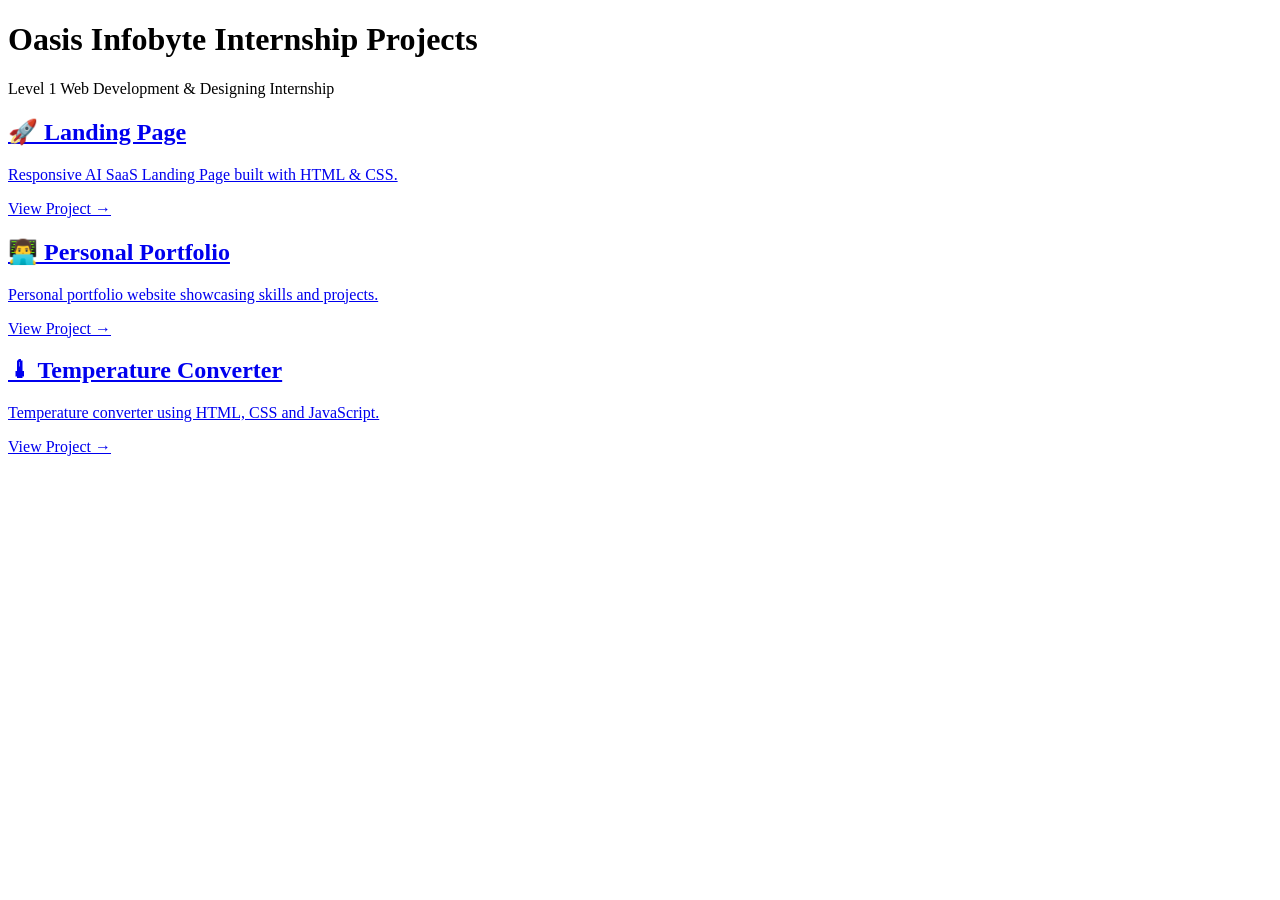
==== index.html @ b7ac67ee "Create index.html" ====
<!DOCTYPE html>
<html lang="en">

<head>

<meta charset="UTF-8">

<meta name="viewport" content="width=device-width, initial-scale=1.0">

<title>OIBSIP Projects</title>

<link rel="preconnect" href="https://fonts.googleapis.com">

<link rel="preconnect" href="https://fonts.gstatic.com" crossorigin>

<link href="https://fonts.googleapis.com/css2?family=Poppins:wght@400;600;700&family=Inter:wght@400;500&display=swap" rel="stylesheet">

<link rel="stylesheet" href="style.css">

</head>

<body>

<div class="container">

<h1>Oasis Infobyte Internship Projects</h1>

<p>
Level 1 Web Development & Designing Internship
</p>

<div class="cards">

<a href="WebDev-L1-LandingPage/" class="card">

<h2>🚀 Landing Page</h2>

<p>
Responsive AI SaaS Landing Page built with HTML & CSS.
</p>

<span>View Project →</span>

</a>

<a href="WebDev-L1-PersonalPortfolio/" class="card">

<h2>👨‍💻 Personal Portfolio</h2>

<p>
Personal portfolio website showcasing skills and projects.
</p>

<span>View Project →</span>

</a>

<a href="WebDev-L1-TemperatureConverter/" class="card">

<h2>🌡 Temperature Converter</h2>

<p>
Temperature converter using HTML, CSS and JavaScript.
</p>

<span>View Project →</span>

</a>

</div>

</div>

</body>

</html>
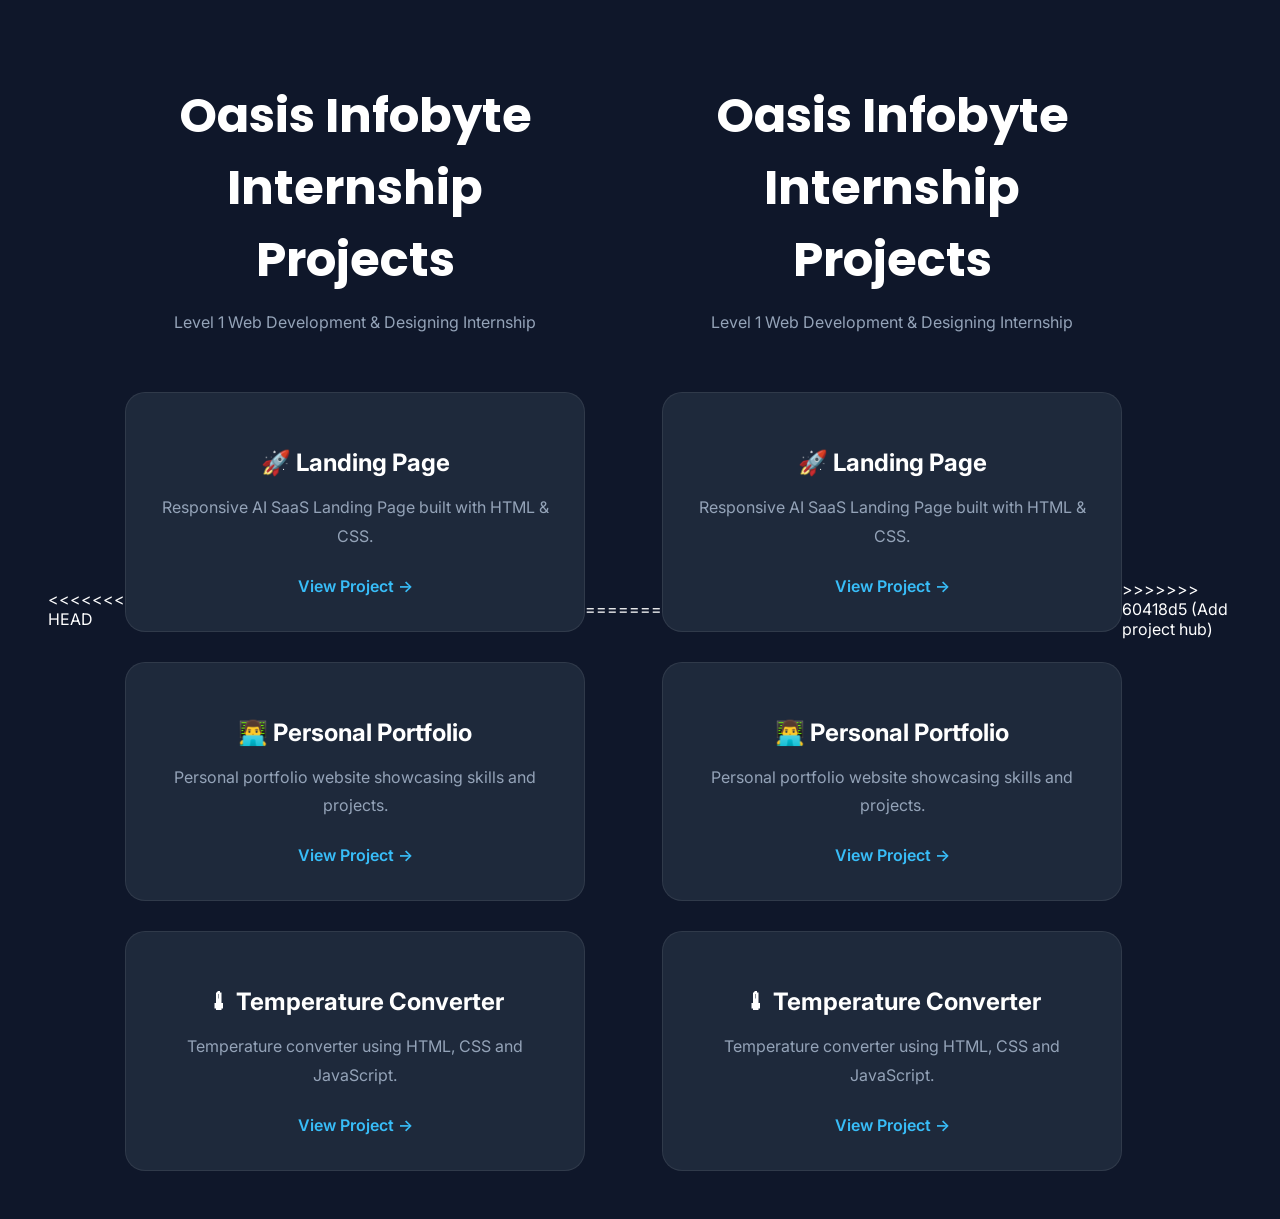
==== commit 25d3394e: "Add project hub Add project hub" ====
--- a/index.html
+++ b/index.html
@@ -1,3 +1,4 @@
+<<<<<<< HEAD
 <!DOCTYPE html>
 <html lang="en">
 
@@ -74,3 +75,81 @@
 </body>
 
 </html>
+=======
+<!DOCTYPE html>
+<html lang="en">
+
+<head>
+
+<meta charset="UTF-8">
+
+<meta name="viewport" content="width=device-width, initial-scale=1.0">
+
+<title>OIBSIP Projects</title>
+
+<link rel="preconnect" href="https://fonts.googleapis.com">
+
+<link rel="preconnect" href="https://fonts.gstatic.com" crossorigin>
+
+<link href="https://fonts.googleapis.com/css2?family=Poppins:wght@400;600;700&family=Inter:wght@400;500&display=swap" rel="stylesheet">
+
+<link rel="stylesheet" href="style.css">
+
+</head>
+
+<body>
+
+<div class="container">
+
+<h1>Oasis Infobyte Internship Projects</h1>
+
+<p>
+Level 1 Web Development & Designing Internship
+</p>
+
+<div class="cards">
+
+<a href="WebDev-L1-LandingPage/" class="card">
+
+<h2>🚀 Landing Page</h2>
+
+<p>
+Responsive AI SaaS Landing Page built with HTML & CSS.
+</p>
+
+<span>View Project →</span>
+
+</a>
+
+<a href="WebDev-L1-PersonalPortfolio/" class="card">
+
+<h2>👨‍💻 Personal Portfolio</h2>
+
+<p>
+Personal portfolio website showcasing skills and projects.
+</p>
+
+<span>View Project →</span>
+
+</a>
+
+<a href="WebDev-L1-TemperatureConverter/" class="card">
+
+<h2>🌡 Temperature Converter</h2>
+
+<p>
+Temperature converter using HTML, CSS and JavaScript.
+</p>
+
+<span>View Project →</span>
+
+</a>
+
+</div>
+
+</div>
+
+</body>
+
+</html>
+>>>>>>> 60418d5 (Add project hub)
--- a/style.css
+++ b/style.css
@@ -0,0 +1,261 @@
+<<<<<<< HEAD
+*{
+
+margin:0;
+
+padding:0;
+
+box-sizing:border-box;
+
+}
+
+body{
+
+font-family:'Inter',sans-serif;
+
+background:#0F172A;
+
+display:flex;
+
+justify-content:center;
+
+align-items:center;
+
+min-height:100vh;
+
+padding:40px;
+
+color:#fff;
+
+}
+
+.container{
+
+max-width:1100px;
+
+width:100%;
+
+text-align:center;
+
+}
+
+h1{
+
+font-family:'Poppins',sans-serif;
+
+font-size:3rem;
+
+margin-bottom:15px;
+
+}
+
+.container>p{
+
+color:#94A3B8;
+
+margin-bottom:60px;
+
+}
+
+.cards{
+
+display:grid;
+
+grid-template-columns:repeat(auto-fit,minmax(280px,1fr));
+
+gap:30px;
+
+}
+
+.card{
+
+background:#1E293B;
+
+padding:35px;
+
+border-radius:20px;
+
+text-decoration:none;
+
+color:#fff;
+
+border:1px solid rgba(255,255,255,.08);
+
+transition:.3s;
+
+}
+
+.card:hover{
+
+transform:translateY(-8px);
+
+border-color:#38BDF8;
+
+box-shadow:0 20px 40px rgba(0,0,0,.35);
+
+}
+
+.card h2{
+
+margin-bottom:15px;
+
+}
+
+.card p{
+
+color:#94A3B8;
+
+line-height:1.8;
+
+margin-bottom:25px;
+
+}
+
+.card span{
+
+color:#38BDF8;
+
+font-weight:600;
+
+}
+
+@media(max-width:768px){
+
+h1{
+
+font-size:2.2rem;
+
+}
+
+}
+=======
+*{
+
+margin:0;
+
+padding:0;
+
+box-sizing:border-box;
+
+}
+
+body{
+
+font-family:'Inter',sans-serif;
+
+background:#0F172A;
+
+display:flex;
+
+justify-content:center;
+
+align-items:center;
+
+min-height:100vh;
+
+padding:40px;
+
+color:#fff;
+
+}
+
+.container{
+
+max-width:1100px;
+
+width:100%;
+
+text-align:center;
+
+}
+
+h1{
+
+font-family:'Poppins',sans-serif;
+
+font-size:3rem;
+
+margin-bottom:15px;
+
+}
+
+.container>p{
+
+color:#94A3B8;
+
+margin-bottom:60px;
+
+}
+
+.cards{
+
+display:grid;
+
+grid-template-columns:repeat(auto-fit,minmax(280px,1fr));
+
+gap:30px;
+
+}
+
+.card{
+
+background:#1E293B;
+
+padding:35px;
+
+border-radius:20px;
+
+text-decoration:none;
+
+color:#fff;
+
+border:1px solid rgba(255,255,255,.08);
+
+transition:.3s;
+
+}
+
+.card:hover{
+
+transform:translateY(-8px);
+
+border-color:#38BDF8;
+
+box-shadow:0 20px 40px rgba(0,0,0,.35);
+
+}
+
+.card h2{
+
+margin-bottom:15px;
+
+}
+
+.card p{
+
+color:#94A3B8;
+
+line-height:1.8;
+
+margin-bottom:25px;
+
+}
+
+.card span{
+
+color:#38BDF8;
+
+font-weight:600;
+
+}
+
+@media(max-width:768px){
+
+h1{
+
+font-size:2.2rem;
+
+}
+
+}
+>>>>>>> 60418d5 (Add project hub)
--- a/style.css
+++ b/style.css
@@ -0,0 +1,261 @@
+<<<<<<< HEAD
+*{
+
+margin:0;
+
+padding:0;
+
+box-sizing:border-box;
+
+}
+
+body{
+
+font-family:'Inter',sans-serif;
+
+background:#0F172A;
+
+display:flex;
+
+justify-content:center;
+
+align-items:center;
+
+min-height:100vh;
+
+padding:40px;
+
+color:#fff;
+
+}
+
+.container{
+
+max-width:1100px;
+
+width:100%;
+
+text-align:center;
+
+}
+
+h1{
+
+font-family:'Poppins',sans-serif;
+
+font-size:3rem;
+
+margin-bottom:15px;
+
+}
+
+.container>p{
+
+color:#94A3B8;
+
+margin-bottom:60px;
+
+}
+
+.cards{
+
+display:grid;
+
+grid-template-columns:repeat(auto-fit,minmax(280px,1fr));
+
+gap:30px;
+
+}
+
+.card{
+
+background:#1E293B;
+
+padding:35px;
+
+border-radius:20px;
+
+text-decoration:none;
+
+color:#fff;
+
+border:1px solid rgba(255,255,255,.08);
+
+transition:.3s;
+
+}
+
+.card:hover{
+
+transform:translateY(-8px);
+
+border-color:#38BDF8;
+
+box-shadow:0 20px 40px rgba(0,0,0,.35);
+
+}
+
+.card h2{
+
+margin-bottom:15px;
+
+}
+
+.card p{
+
+color:#94A3B8;
+
+line-height:1.8;
+
+margin-bottom:25px;
+
+}
+
+.card span{
+
+color:#38BDF8;
+
+font-weight:600;
+
+}
+
+@media(max-width:768px){
+
+h1{
+
+font-size:2.2rem;
+
+}
+
+}
+=======
+*{
+
+margin:0;
+
+padding:0;
+
+box-sizing:border-box;
+
+}
+
+body{
+
+font-family:'Inter',sans-serif;
+
+background:#0F172A;
+
+display:flex;
+
+justify-content:center;
+
+align-items:center;
+
+min-height:100vh;
+
+padding:40px;
+
+color:#fff;
+
+}
+
+.container{
+
+max-width:1100px;
+
+width:100%;
+
+text-align:center;
+
+}
+
+h1{
+
+font-family:'Poppins',sans-serif;
+
+font-size:3rem;
+
+margin-bottom:15px;
+
+}
+
+.container>p{
+
+color:#94A3B8;
+
+margin-bottom:60px;
+
+}
+
+.cards{
+
+display:grid;
+
+grid-template-columns:repeat(auto-fit,minmax(280px,1fr));
+
+gap:30px;
+
+}
+
+.card{
+
+background:#1E293B;
+
+padding:35px;
+
+border-radius:20px;
+
+text-decoration:none;
+
+color:#fff;
+
+border:1px solid rgba(255,255,255,.08);
+
+transition:.3s;
+
+}
+
+.card:hover{
+
+transform:translateY(-8px);
+
+border-color:#38BDF8;
+
+box-shadow:0 20px 40px rgba(0,0,0,.35);
+
+}
+
+.card h2{
+
+margin-bottom:15px;
+
+}
+
+.card p{
+
+color:#94A3B8;
+
+line-height:1.8;
+
+margin-bottom:25px;
+
+}
+
+.card span{
+
+color:#38BDF8;
+
+font-weight:600;
+
+}
+
+@media(max-width:768px){
+
+h1{
+
+font-size:2.2rem;
+
+}
+
+}
+>>>>>>> 60418d5 (Add project hub)
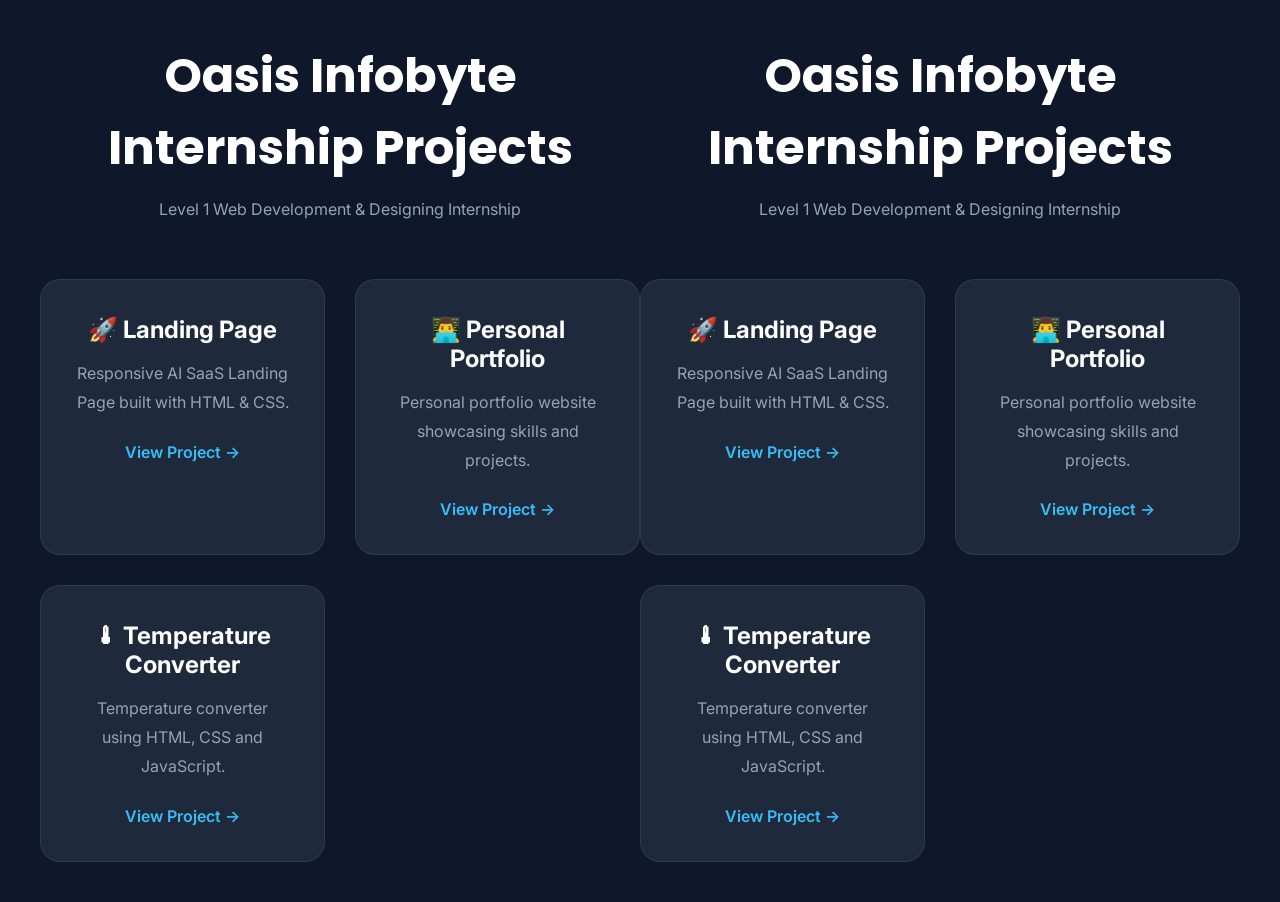
==== commit d1c543df: "Fix merge conflict markers" ====
--- a/index.html
+++ b/index.html
@@ -1,4 +1,4 @@
-<<<<<<< HEAD
+
 <!DOCTYPE html>
 <html lang="en">
 
@@ -75,81 +75,81 @@
 </body>
 
 </html>
-=======
-<!DOCTYPE html>
-<html lang="en">
-
-<head>
-
-<meta charset="UTF-8">
-
-<meta name="viewport" content="width=device-width, initial-scale=1.0">
-
-<title>OIBSIP Projects</title>
-
-<link rel="preconnect" href="https://fonts.googleapis.com">
-
-<link rel="preconnect" href="https://fonts.gstatic.com" crossorigin>
-
-<link href="https://fonts.googleapis.com/css2?family=Poppins:wght@400;600;700&family=Inter:wght@400;500&display=swap" rel="stylesheet">
-
-<link rel="stylesheet" href="style.css">
-
-</head>
-
-<body>
-
-<div class="container">
-
-<h1>Oasis Infobyte Internship Projects</h1>
-
-<p>
-Level 1 Web Development & Designing Internship
-</p>
-
-<div class="cards">
-
-<a href="WebDev-L1-LandingPage/" class="card">
-
-<h2>🚀 Landing Page</h2>
-
-<p>
-Responsive AI SaaS Landing Page built with HTML & CSS.
-</p>
-
-<span>View Project →</span>
-
-</a>
-
-<a href="WebDev-L1-PersonalPortfolio/" class="card">
-
-<h2>👨‍💻 Personal Portfolio</h2>
-
-<p>
-Personal portfolio website showcasing skills and projects.
-</p>
-
-<span>View Project →</span>
-
-</a>
-
-<a href="WebDev-L1-TemperatureConverter/" class="card">
-
-<h2>🌡 Temperature Converter</h2>
-
-<p>
-Temperature converter using HTML, CSS and JavaScript.
-</p>
-
-<span>View Project →</span>
-
-</a>
-
-</div>
-
-</div>
-
-</body>
-
+
+<!DOCTYPE html>
+<html lang="en">
+
+<head>
+
+<meta charset="UTF-8">
+
+<meta name="viewport" content="width=device-width, initial-scale=1.0">
+
+<title>OIBSIP Projects</title>
+
+<link rel="preconnect" href="https://fonts.googleapis.com">
+
+<link rel="preconnect" href="https://fonts.gstatic.com" crossorigin>
+
+<link href="https://fonts.googleapis.com/css2?family=Poppins:wght@400;600;700&family=Inter:wght@400;500&display=swap" rel="stylesheet">
+
+<link rel="stylesheet" href="style.css">
+
+</head>
+
+<body>
+
+<div class="container">
+
+<h1>Oasis Infobyte Internship Projects</h1>
+
+<p>
+Level 1 Web Development & Designing Internship
+</p>
+
+<div class="cards">
+
+<a href="WebDev-L1-LandingPage/" class="card">
+
+<h2>🚀 Landing Page</h2>
+
+<p>
+Responsive AI SaaS Landing Page built with HTML & CSS.
+</p>
+
+<span>View Project →</span>
+
+</a>
+
+<a href="WebDev-L1-PersonalPortfolio/" class="card">
+
+<h2>👨‍💻 Personal Portfolio</h2>
+
+<p>
+Personal portfolio website showcasing skills and projects.
+</p>
+
+<span>View Project →</span>
+
+</a>
+
+<a href="WebDev-L1-TemperatureConverter/" class="card">
+
+<h2>🌡 Temperature Converter</h2>
+
+<p>
+Temperature converter using HTML, CSS and JavaScript.
+</p>
+
+<span>View Project →</span>
+
+</a>
+
+</div>
+
+</div>
+
+</body>
+
 </html>
->>>>>>> 60418d5 (Add project hub)
+
--- a/style.css
+++ b/style.css
@@ -1,4 +1,4 @@
-<<<<<<< HEAD
+
 *{
 
 margin:0;
@@ -128,134 +128,133 @@
 }
 
 }
-=======
-*{
-
-margin:0;
-
-padding:0;
-
-box-sizing:border-box;
-
-}
-
-body{
-
-font-family:'Inter',sans-serif;
-
-background:#0F172A;
-
-display:flex;
-
-justify-content:center;
-
-align-items:center;
-
-min-height:100vh;
-
-padding:40px;
-
-color:#fff;
-
-}
-
-.container{
-
-max-width:1100px;
-
-width:100%;
-
-text-align:center;
-
-}
-
-h1{
-
-font-family:'Poppins',sans-serif;
-
-font-size:3rem;
-
-margin-bottom:15px;
-
-}
-
-.container>p{
-
-color:#94A3B8;
-
-margin-bottom:60px;
-
-}
-
-.cards{
-
-display:grid;
-
-grid-template-columns:repeat(auto-fit,minmax(280px,1fr));
-
-gap:30px;
-
-}
-
-.card{
-
-background:#1E293B;
-
-padding:35px;
-
-border-radius:20px;
-
-text-decoration:none;
-
-color:#fff;
-
-border:1px solid rgba(255,255,255,.08);
-
-transition:.3s;
-
-}
-
-.card:hover{
-
-transform:translateY(-8px);
-
-border-color:#38BDF8;
-
-box-shadow:0 20px 40px rgba(0,0,0,.35);
-
-}
-
-.card h2{
-
-margin-bottom:15px;
-
-}
-
-.card p{
-
-color:#94A3B8;
-
-line-height:1.8;
-
-margin-bottom:25px;
-
-}
-
-.card span{
-
-color:#38BDF8;
-
-font-weight:600;
-
-}
-
-@media(max-width:768px){
-
-h1{
-
-font-size:2.2rem;
-
-}
-
-}
->>>>>>> 60418d5 (Add project hub)
+
+*{
+
+margin:0;
+
+padding:0;
+
+box-sizing:border-box;
+
+}
+
+body{
+
+font-family:'Inter',sans-serif;
+
+background:#0F172A;
+
+display:flex;
+
+justify-content:center;
+
+align-items:center;
+
+min-height:100vh;
+
+padding:40px;
+
+color:#fff;
+
+}
+
+.container{
+
+max-width:1100px;
+
+width:100%;
+
+text-align:center;
+
+}
+
+h1{
+
+font-family:'Poppins',sans-serif;
+
+font-size:3rem;
+
+margin-bottom:15px;
+
+}
+
+.container>p{
+
+color:#94A3B8;
+
+margin-bottom:60px;
+
+}
+
+.cards{
+
+display:grid;
+
+grid-template-columns:repeat(auto-fit,minmax(280px,1fr));
+
+gap:30px;
+
+}
+
+.card{
+
+background:#1E293B;
+
+padding:35px;
+
+border-radius:20px;
+
+text-decoration:none;
+
+color:#fff;
+
+border:1px solid rgba(255,255,255,.08);
+
+transition:.3s;
+
+}
+
+.card:hover{
+
+transform:translateY(-8px);
+
+border-color:#38BDF8;
+
+box-shadow:0 20px 40px rgba(0,0,0,.35);
+
+}
+
+.card h2{
+
+margin-bottom:15px;
+
+}
+
+.card p{
+
+color:#94A3B8;
+
+line-height:1.8;
+
+margin-bottom:25px;
+
+}
+
+.card span{
+
+color:#38BDF8;
+
+font-weight:600;
+
+}
+
+@media(max-width:768px){
+
+h1{
+
+font-size:2.2rem;
+
+}
+
+}
--- a/style.css
+++ b/style.css
@@ -1,4 +1,4 @@
-<<<<<<< HEAD
+
 *{
 
 margin:0;
@@ -128,134 +128,133 @@
 }
 
 }
-=======
-*{
-
-margin:0;
-
-padding:0;
-
-box-sizing:border-box;
-
-}
-
-body{
-
-font-family:'Inter',sans-serif;
-
-background:#0F172A;
-
-display:flex;
-
-justify-content:center;
-
-align-items:center;
-
-min-height:100vh;
-
-padding:40px;
-
-color:#fff;
-
-}
-
-.container{
-
-max-width:1100px;
-
-width:100%;
-
-text-align:center;
-
-}
-
-h1{
-
-font-family:'Poppins',sans-serif;
-
-font-size:3rem;
-
-margin-bottom:15px;
-
-}
-
-.container>p{
-
-color:#94A3B8;
-
-margin-bottom:60px;
-
-}
-
-.cards{
-
-display:grid;
-
-grid-template-columns:repeat(auto-fit,minmax(280px,1fr));
-
-gap:30px;
-
-}
-
-.card{
-
-background:#1E293B;
-
-padding:35px;
-
-border-radius:20px;
-
-text-decoration:none;
-
-color:#fff;
-
-border:1px solid rgba(255,255,255,.08);
-
-transition:.3s;
-
-}
-
-.card:hover{
-
-transform:translateY(-8px);
-
-border-color:#38BDF8;
-
-box-shadow:0 20px 40px rgba(0,0,0,.35);
-
-}
-
-.card h2{
-
-margin-bottom:15px;
-
-}
-
-.card p{
-
-color:#94A3B8;
-
-line-height:1.8;
-
-margin-bottom:25px;
-
-}
-
-.card span{
-
-color:#38BDF8;
-
-font-weight:600;
-
-}
-
-@media(max-width:768px){
-
-h1{
-
-font-size:2.2rem;
-
-}
-
-}
->>>>>>> 60418d5 (Add project hub)
+
+*{
+
+margin:0;
+
+padding:0;
+
+box-sizing:border-box;
+
+}
+
+body{
+
+font-family:'Inter',sans-serif;
+
+background:#0F172A;
+
+display:flex;
+
+justify-content:center;
+
+align-items:center;
+
+min-height:100vh;
+
+padding:40px;
+
+color:#fff;
+
+}
+
+.container{
+
+max-width:1100px;
+
+width:100%;
+
+text-align:center;
+
+}
+
+h1{
+
+font-family:'Poppins',sans-serif;
+
+font-size:3rem;
+
+margin-bottom:15px;
+
+}
+
+.container>p{
+
+color:#94A3B8;
+
+margin-bottom:60px;
+
+}
+
+.cards{
+
+display:grid;
+
+grid-template-columns:repeat(auto-fit,minmax(280px,1fr));
+
+gap:30px;
+
+}
+
+.card{
+
+background:#1E293B;
+
+padding:35px;
+
+border-radius:20px;
+
+text-decoration:none;
+
+color:#fff;
+
+border:1px solid rgba(255,255,255,.08);
+
+transition:.3s;
+
+}
+
+.card:hover{
+
+transform:translateY(-8px);
+
+border-color:#38BDF8;
+
+box-shadow:0 20px 40px rgba(0,0,0,.35);
+
+}
+
+.card h2{
+
+margin-bottom:15px;
+
+}
+
+.card p{
+
+color:#94A3B8;
+
+line-height:1.8;
+
+margin-bottom:25px;
+
+}
+
+.card span{
+
+color:#38BDF8;
+
+font-weight:600;
+
+}
+
+@media(max-width:768px){
+
+h1{
+
+font-size:2.2rem;
+
+}
+
+}
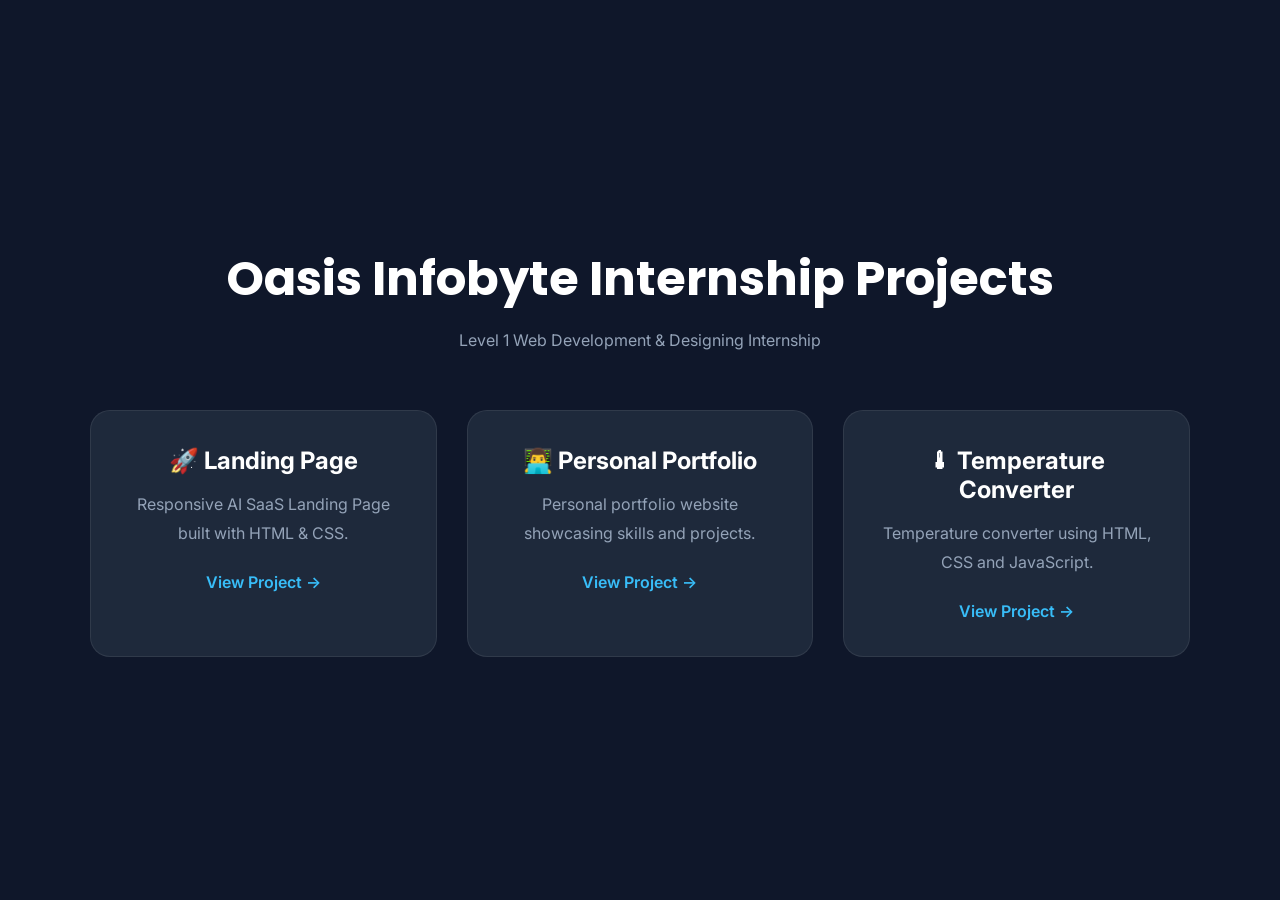
==== commit c565c9dd: "Fix duplicate project hub" ====
--- a/index.html
+++ b/index.html
@@ -76,80 +76,3 @@
 
 </html>
 
-<!DOCTYPE html>
-<html lang="en">
-
-<head>
-
-<meta charset="UTF-8">
-
-<meta name="viewport" content="width=device-width, initial-scale=1.0">
-
-<title>OIBSIP Projects</title>
-
-<link rel="preconnect" href="https://fonts.googleapis.com">
-
-<link rel="preconnect" href="https://fonts.gstatic.com" crossorigin>
-
-<link href="https://fonts.googleapis.com/css2?family=Poppins:wght@400;600;700&family=Inter:wght@400;500&display=swap" rel="stylesheet">
-
-<link rel="stylesheet" href="style.css">
-
-</head>
-
-<body>
-
-<div class="container">
-
-<h1>Oasis Infobyte Internship Projects</h1>
-
-<p>
-Level 1 Web Development & Designing Internship
-</p>
-
-<div class="cards">
-
-<a href="WebDev-L1-LandingPage/" class="card">
-
-<h2>🚀 Landing Page</h2>
-
-<p>
-Responsive AI SaaS Landing Page built with HTML & CSS.
-</p>
-
-<span>View Project →</span>
-
-</a>
-
-<a href="WebDev-L1-PersonalPortfolio/" class="card">
-
-<h2>👨‍💻 Personal Portfolio</h2>
-
-<p>
-Personal portfolio website showcasing skills and projects.
-</p>
-
-<span>View Project →</span>
-
-</a>
-
-<a href="WebDev-L1-TemperatureConverter/" class="card">
-
-<h2>🌡 Temperature Converter</h2>
-
-<p>
-Temperature converter using HTML, CSS and JavaScript.
-</p>
-
-<span>View Project →</span>
-
-</a>
-
-</div>
-
-</div>
-
-</body>
-
-</html>
-
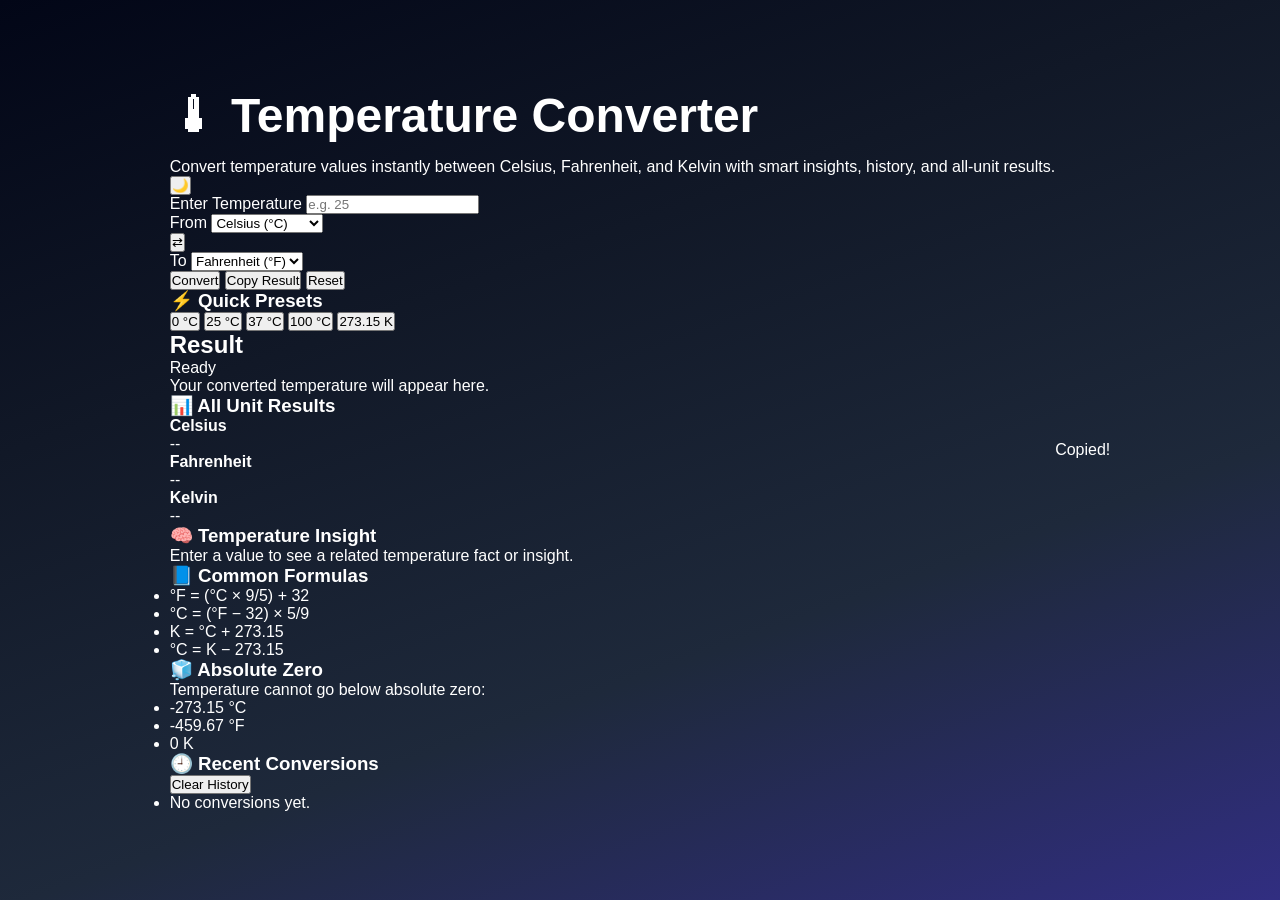
==== commit b4bcdcfc: "Update personal portfolio and temperature converter" ====
--- a/index.html
+++ b/index.html
@@ -1,78 +1,144 @@
-
 <!DOCTYPE html>
 <html lang="en">
-
 <head>
-
-<meta charset="UTF-8">
-
-<meta name="viewport" content="width=device-width, initial-scale=1.0">
-
-<title>OIBSIP Projects</title>
-
-<link rel="preconnect" href="https://fonts.googleapis.com">
-
-<link rel="preconnect" href="https://fonts.gstatic.com" crossorigin>
-
-<link href="https://fonts.googleapis.com/css2?family=Poppins:wght@400;600;700&family=Inter:wght@400;500&display=swap" rel="stylesheet">
-
-<link rel="stylesheet" href="style.css">
-
+  <meta charset="UTF-8" />
+  <meta name="viewport" content="width=device-width, initial-scale=1.0" />
+  <title>Advanced Temperature Converter | Israt Jahan Ipti</title>
+  <link rel="stylesheet" href="style.css" />
 </head>
-
 <body>
 
-<div class="container">
+  <div class="page-wrapper">
+    <div class="converter-card">
 
-<h1>Oasis Infobyte Internship Projects</h1>
+      <div class="top-bar">
+        <div class="header">
+          <h1>🌡 Temperature Converter</h1>
+          <p>
+            Convert temperature values instantly between Celsius, Fahrenheit, and Kelvin
+            with smart insights, history, and all-unit results.
+          </p>
+        </div>
 
-<p>
-Level 1 Web Development & Designing Internship
-</p>
+        <button id="themeToggle" class="theme-toggle">🌙</button>
+      </div>
 
-<div class="cards">
+      <div class="converter-form">
+        <div class="input-group">
+          <label for="temperature">Enter Temperature</label>
+          <input type="number" id="temperature" placeholder="e.g. 25" />
+        </div>
 
-<a href="WebDev-L1-LandingPage/" class="card">
+        <div class="unit-row">
+          <div class="input-group">
+            <label for="fromUnit">From</label>
+            <select id="fromUnit">
+              <option value="celsius">Celsius (°C)</option>
+              <option value="fahrenheit">Fahrenheit (°F)</option>
+              <option value="kelvin">Kelvin (K)</option>
+            </select>
+          </div>
 
-<h2>🚀 Landing Page</h2>
+          <button id="swapBtn" class="swap-btn" title="Swap Units">⇄</button>
 
-<p>
-Responsive AI SaaS Landing Page built with HTML & CSS.
-</p>
+          <div class="input-group">
+            <label for="toUnit">To</label>
+            <select id="toUnit">
+              <option value="fahrenheit">Fahrenheit (°F)</option>
+              <option value="celsius">Celsius (°C)</option>
+              <option value="kelvin">Kelvin (K)</option>
+            </select>
+          </div>
+        </div>
 
-<span>View Project →</span>
+        <div class="button-row">
+          <button id="convertBtn" class="convert-btn">Convert</button>
+          <button id="copyBtn" class="copy-btn">Copy Result</button>
+          <button id="resetBtn" class="reset-btn">Reset</button>
+        </div>
 
-</a>
+        <p id="errorMessage" class="error-message"></p>
+      </div>
 
-<a href="WebDev-L1-PersonalPortfolio/" class="card">
+      <div class="preset-section">
+        <h3>⚡ Quick Presets</h3>
+        <div class="preset-buttons">
+          <button class="preset-btn" data-value="0" data-unit="celsius">0 °C</button>
+          <button class="preset-btn" data-value="25" data-unit="celsius">25 °C</button>
+          <button class="preset-btn" data-value="37" data-unit="celsius">37 °C</button>
+          <button class="preset-btn" data-value="100" data-unit="celsius">100 °C</button>
+          <button class="preset-btn" data-value="273.15" data-unit="kelvin">273.15 K</button>
+        </div>
+      </div>
 
-<h2>👨‍💻 Personal Portfolio</h2>
+      <div class="result-box" id="resultBox">
+        <div class="result-header">
+          <h2>Result</h2>
+          <span id="resultBadge" class="result-badge">Ready</span>
+        </div>
+        <p id="resultText">Your converted temperature will appear here.</p>
+      </div>
 
-<p>
-Personal portfolio website showcasing skills and projects.
-</p>
+      <div class="all-results-section">
+        <h3>📊 All Unit Results</h3>
+        <div class="all-results-grid">
+          <div class="mini-result-card">
+            <h4>Celsius</h4>
+            <p id="celsiusResult">--</p>
+          </div>
+          <div class="mini-result-card">
+            <h4>Fahrenheit</h4>
+            <p id="fahrenheitResult">--</p>
+          </div>
+          <div class="mini-result-card">
+            <h4>Kelvin</h4>
+            <p id="kelvinResult">--</p>
+          </div>
+        </div>
+      </div>
 
-<span>View Project →</span>
+      <div class="fact-box" id="factBox">
+        <h3>🧠 Temperature Insight</h3>
+        <p id="factText">Enter a value to see a related temperature fact or insight.</p>
+      </div>
 
-</a>
+      <div class="info-grid">
+        <div class="info-card">
+          <h3>📘 Common Formulas</h3>
+          <ul>
+            <li>°F = (°C × 9/5) + 32</li>
+            <li>°C = (°F − 32) × 5/9</li>
+            <li>K = °C + 273.15</li>
+            <li>°C = K − 273.15</li>
+          </ul>
+        </div>
 
-<a href="WebDev-L1-TemperatureConverter/" class="card">
+        <div class="info-card">
+          <h3>🧊 Absolute Zero</h3>
+          <p>Temperature cannot go below absolute zero:</p>
+          <ul>
+            <li>-273.15 °C</li>
+            <li>-459.67 °F</li>
+            <li>0 K</li>
+          </ul>
+        </div>
+      </div>
 
-<h2>🌡 Temperature Converter</h2>
+      <div class="history-section">
+        <div class="history-top">
+          <h3>🕘 Recent Conversions</h3>
+          <button id="clearHistoryBtn" class="clear-history-btn">Clear History</button>
+        </div>
+        <ul id="historyList">
+          <li>No conversions yet.</li>
+        </ul>
+      </div>
 
-<p>
-Temperature converter using HTML, CSS and JavaScript.
-</p>
+    </div>
+  </div>
 
-<span>View Project →</span>
+  <div id="toast" class="toast">Copied!</div>
 
-</a>
-
-</div>
-
-</div>
-
+  <script src="script.js"></script>
 </body>
-
-</html>
-
+</html>
--- a/style.css
+++ b/style.css
@@ -13,7 +13,7 @@
 
 font-family:'Inter',sans-serif;
 
-background:#0F172A;
+background:linear-gradient(160deg,#020617,#111827,#1E293B,#312E81);
 
 display:flex;
 
@@ -26,16 +26,7 @@
 padding:40px;
 
 color:#fff;
-
-}
-
-.container{
-
-max-width:1100px;
-
-width:100%;
-
-text-align:center;
+background-attachment:fixed;
 
 }
 
@@ -69,7 +60,9 @@
 
 .card{
 
-background:#1E293B;
+background:rgba(30,41,59,.75);
+
+backdrop-filter:blur(15px);
 
 padding:35px;
 
@@ -79,7 +72,7 @@
 
 color:#fff;
 
-border:1px solid rgba(255,255,255,.08);
+border:1px solid rgba(255,255,255,.1);
 
 transition:.3s;
 
@@ -128,133 +121,3 @@
 }
 
 }
-
-*{
-
-margin:0;
-
-padding:0;
-
-box-sizing:border-box;
-
-}
-
-body{
-
-font-family:'Inter',sans-serif;
-
-background:#0F172A;
-
-display:flex;
-
-justify-content:center;
-
-align-items:center;
-
-min-height:100vh;
-
-padding:40px;
-
-color:#fff;
-
-}
-
-.container{
-
-max-width:1100px;
-
-width:100%;
-
-text-align:center;
-
-}
-
-h1{
-
-font-family:'Poppins',sans-serif;
-
-font-size:3rem;
-
-margin-bottom:15px;
-
-}
-
-.container>p{
-
-color:#94A3B8;
-
-margin-bottom:60px;
-
-}
-
-.cards{
-
-display:grid;
-
-grid-template-columns:repeat(auto-fit,minmax(280px,1fr));
-
-gap:30px;
-
-}
-
-.card{
-
-background:#1E293B;
-
-padding:35px;
-
-border-radius:20px;
-
-text-decoration:none;
-
-color:#fff;
-
-border:1px solid rgba(255,255,255,.08);
-
-transition:.3s;
-
-}
-
-.card:hover{
-
-transform:translateY(-8px);
-
-border-color:#38BDF8;
-
-box-shadow:0 20px 40px rgba(0,0,0,.35);
-
-}
-
-.card h2{
-
-margin-bottom:15px;
-
-}
-
-.card p{
-
-color:#94A3B8;
-
-line-height:1.8;
-
-margin-bottom:25px;
-
-}
-
-.card span{
-
-color:#38BDF8;
-
-font-weight:600;
-
-}
-
-@media(max-width:768px){
-
-h1{
-
-font-size:2.2rem;
-
-}
-
-}
